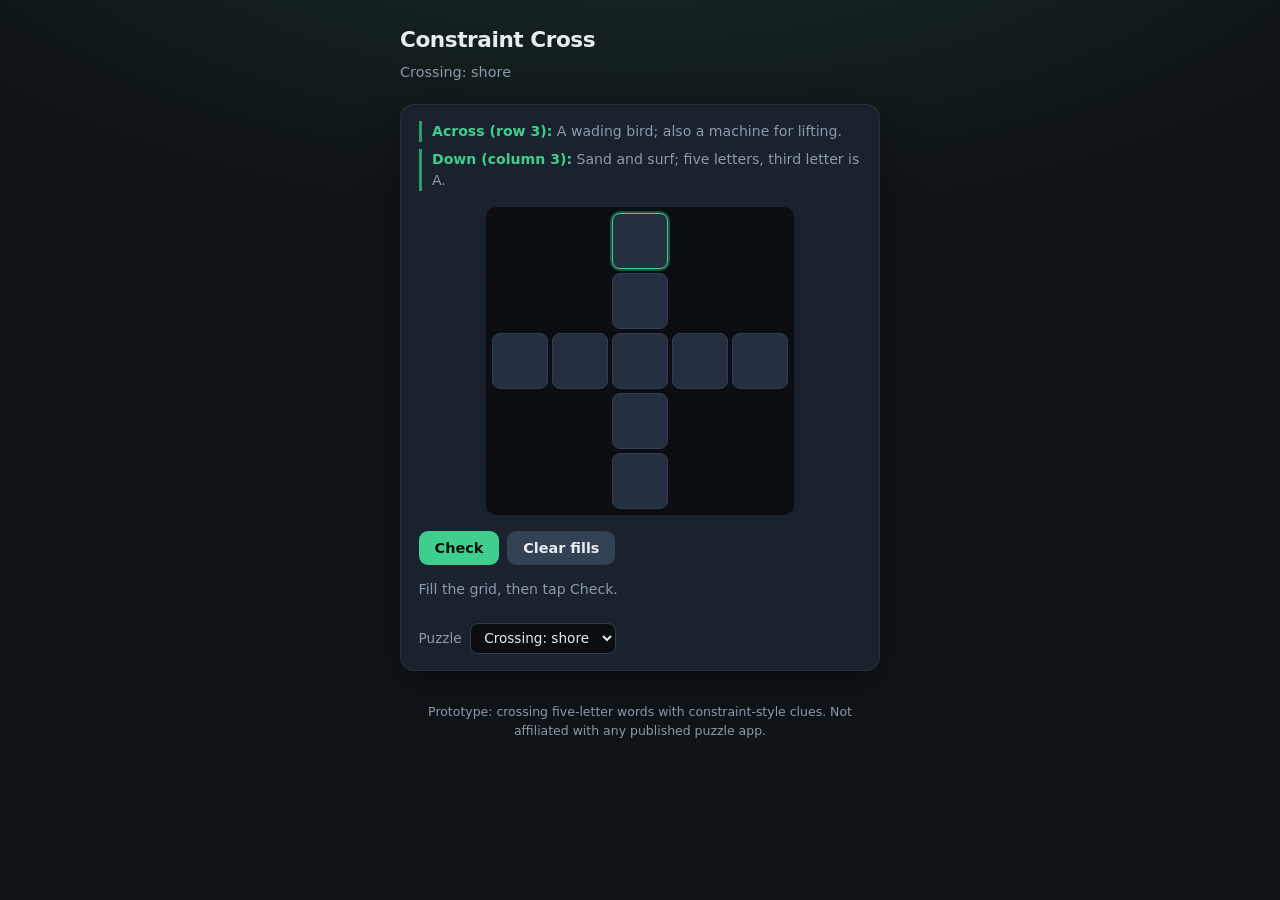
==== Puzzle/index.html @ 93918135 "puzzle" ====
<!DOCTYPE html>
<html lang="en">
  <head>
    <meta charset="UTF-8" />
    <meta name="viewport" content="width=device-width, initial-scale=1" />
    <title>Constraint Cross — prototype</title>
    <link rel="stylesheet" href="css/style.css" />
  </head>
  <body>
    <main>
      <header>
        <h1>Constraint Cross</h1>
        <p id="puzzle-title">Loading…</p>
      </header>

      <section class="panel" aria-label="Puzzle">
        <ul id="clues" class="clues"></ul>
        <div class="grid-wrap">
          <div id="grid" class="grid" role="grid" aria-label="Letter grid"></div>
        </div>
        <div class="actions">
          <button type="button" id="btn-check">Check</button>
          <button type="button" class="secondary" id="btn-clear">Clear fills</button>
        </div>
        <p id="status" class="status" role="status"></p>
        <div class="puzzle-picker">
          <label for="puzzle-select">Puzzle</label>
          <select id="puzzle-select" aria-label="Choose puzzle"></select>
        </div>
      </section>

      <footer>
        Prototype: crossing five-letter words with constraint-style clues. Not affiliated with any published puzzle app.
      </footer>
    </main>
    <script type="module" src="js/app.js"></script>
  </body>
</html>
---- Puzzle/css/style.css ----
:root {
  --bg: #0f1419;
  --panel: #1a222d;
  --text: #e7ecf1;
  --muted: #8b9aab;
  --accent: #3ecf8e;
  --accent-dim: #2a9d66;
  --blocked: #0a0e12;
  --given: #2d3a4d;
  --cell-border: #2f3d4f;
  --error: #e85d6f;
  --font: "SF Pro Text", "Segoe UI", system-ui, sans-serif;
  --mono: ui-monospace, "Cascadia Code", monospace;
}

* {
  box-sizing: border-box;
}

body {
  margin: 0;
  min-height: 100vh;
  font-family: var(--font);
  background: radial-gradient(ellipse 120% 80% at 50% -20%, #1a2f28 0%, var(--bg) 55%);
  color: var(--text);
  line-height: 1.5;
}

main {
  max-width: 520px;
  margin: 0 auto;
  padding: 1.5rem 1.25rem 3rem;
}

header {
  margin-bottom: 1.25rem;
}

header h1 {
  font-size: 1.35rem;
  font-weight: 650;
  letter-spacing: -0.02em;
  margin: 0 0 0.35rem;
}

header p {
  margin: 0;
  font-size: 0.9rem;
  color: var(--muted);
}

.panel {
  background: var(--panel);
  border-radius: 14px;
  padding: 1rem 1.1rem;
  border: 1px solid rgba(255, 255, 255, 0.06);
  box-shadow: 0 12px 40px rgba(0, 0, 0, 0.35);
}

.clues {
  margin: 0 0 1rem;
  padding: 0;
  list-style: none;
  font-size: 0.88rem;
  color: var(--muted);
}

.clues li {
  margin-bottom: 0.45rem;
  padding-left: 0.65rem;
  border-left: 3px solid var(--accent-dim);
}

.clues strong {
  color: var(--accent);
  font-weight: 600;
}

.grid-wrap {
  display: flex;
  justify-content: center;
  margin-bottom: 1rem;
}

.grid {
  display: grid;
  gap: 4px;
  padding: 6px;
  background: var(--blocked);
  border-radius: 10px;
}

.cell {
  width: clamp(44px, 12vw, 56px);
  height: clamp(44px, 12vw, 56px);
  border-radius: 8px;
  border: 1px solid var(--cell-border);
  display: flex;
  align-items: center;
  justify-content: center;
  font-family: var(--mono);
  font-size: clamp(1.1rem, 4vw, 1.35rem);
  font-weight: 600;
  text-transform: uppercase;
  cursor: default;
  user-select: none;
  transition: background 0.12s, border-color 0.12s, box-shadow 0.12s;
}

.cell.blocked {
  background: var(--blocked);
  border-color: transparent;
  pointer-events: none;
}

.cell.given {
  background: var(--given);
  color: #b8c5d6;
  border-color: #3d4f66;
}

.cell.editable {
  background: #243040;
  color: var(--text);
  cursor: pointer;
}

.cell.editable:hover {
  background: #2a3849;
}

.cell.editable:focus {
  outline: none;
  border-color: var(--accent);
  box-shadow: 0 0 0 2px rgba(62, 207, 142, 0.35);
}

.cell.editable.error {
  border-color: var(--error);
  box-shadow: 0 0 0 2px rgba(232, 93, 111, 0.35);
}

.actions {
  display: flex;
  flex-wrap: wrap;
  gap: 0.5rem;
  margin-bottom: 0.75rem;
}

button {
  font-family: var(--font);
  font-size: 0.9rem;
  font-weight: 600;
  padding: 0.55rem 1rem;
  border-radius: 9px;
  border: none;
  cursor: pointer;
  background: var(--accent);
  color: #0a120e;
}

button:hover {
  filter: brightness(1.06);
}

button.secondary {
  background: #334155;
  color: var(--text);
}

button.secondary:hover {
  background: #3d4d63;
}

.status {
  min-height: 1.5rem;
  font-size: 0.88rem;
  color: var(--muted);
}

.status.ok {
  color: var(--accent);
  font-weight: 600;
}

.status.bad {
  color: var(--error);
}

.puzzle-picker {
  margin-top: 1.25rem;
  display: flex;
  align-items: center;
  gap: 0.5rem;
  flex-wrap: wrap;
  font-size: 0.85rem;
  color: var(--muted);
}

.puzzle-picker select {
  font: inherit;
  padding: 0.35rem 0.6rem;
  border-radius: 8px;
  border: 1px solid var(--cell-border);
  background: var(--blocked);
  color: var(--text);
}

footer {
  margin-top: 2rem;
  font-size: 0.78rem;
  color: var(--muted);
  text-align: center;
}
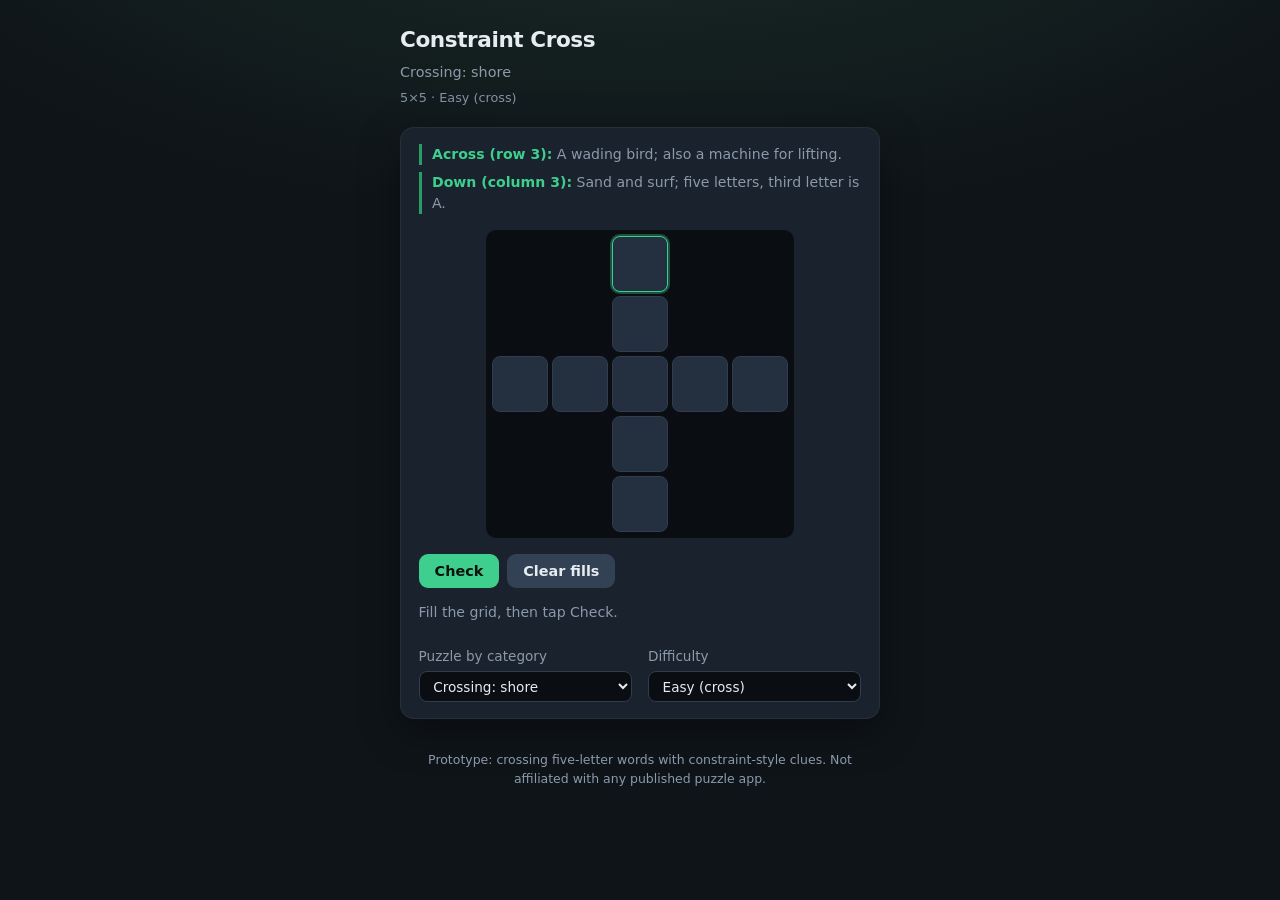
==== commit 6443bc66: "update" ====
--- a/Puzzle/index.html
+++ b/Puzzle/index.html
@@ -11,6 +11,7 @@
       <header>
         <h1>Constraint Cross</h1>
         <p id="puzzle-title">Loading…</p>
+        <p id="puzzle-subtitle" class="subtitle" aria-live="polite"></p>
       </header>
 
       <section class="panel" aria-label="Puzzle">
@@ -23,9 +24,15 @@
           <button type="button" class="secondary" id="btn-clear">Clear fills</button>
         </div>
         <p id="status" class="status" role="status"></p>
-        <div class="puzzle-picker">
-          <label for="puzzle-select">Puzzle</label>
-          <select id="puzzle-select" aria-label="Choose puzzle"></select>
+        <div class="puzzle-pickers" role="group" aria-label="Puzzle and difficulty">
+          <div class="picker-field">
+            <label for="puzzle-select">Puzzle by category</label>
+            <select id="puzzle-select" aria-label="Choose puzzle"></select>
+          </div>
+          <div class="picker-field">
+            <label for="difficulty-select">Difficulty</label>
+            <select id="difficulty-select" aria-label="Choose difficulty"></select>
+          </div>
         </div>
       </section>
 
--- a/Puzzle/css/style.css
+++ b/Puzzle/css/style.css
@@ -49,6 +49,13 @@
   color: var(--muted);
 }
 
+header p.subtitle {
+  margin-top: 0.25rem;
+  font-size: 0.8rem;
+  color: var(--muted);
+  opacity: 0.95;
+}
+
 .panel {
   background: var(--panel);
   border-radius: 14px;
@@ -187,23 +194,52 @@
   color: var(--error);
 }
 
-.puzzle-picker {
+.puzzle-pickers {
   margin-top: 1.25rem;
   display: flex;
-  align-items: center;
-  gap: 0.5rem;
+  align-items: flex-end;
+  gap: 1rem;
   flex-wrap: wrap;
   font-size: 0.85rem;
   color: var(--muted);
 }
 
-.puzzle-picker select {
+.picker-field {
+  display: flex;
+  flex-direction: column;
+  gap: 0.3rem;
+  min-width: min(100%, 200px);
+  flex: 1 1 160px;
+}
+
+.picker-field label {
+  font-weight: 500;
+}
+
+.puzzle-pickers select {
   font: inherit;
   padding: 0.35rem 0.6rem;
   border-radius: 8px;
   border: 1px solid var(--cell-border);
   background: var(--blocked);
   color: var(--text);
+  width: 100%;
+}
+
+/* Tighter cells when the grid has more columns */
+.grid[data-cols="6"] .cell,
+.grid[data-cols="7"] .cell {
+  width: clamp(36px, 10vw, 48px);
+  height: clamp(36px, 10vw, 48px);
+  font-size: clamp(0.95rem, 3.2vw, 1.15rem);
+}
+
+.grid[data-rows="6"] .cell,
+.grid[data-rows="7"] .cell,
+.grid[data-rows="8"] .cell {
+  width: clamp(36px, 10vw, 48px);
+  height: clamp(36px, 10vw, 48px);
+  font-size: clamp(0.95rem, 3.2vw, 1.15rem);
 }
 
 footer {
